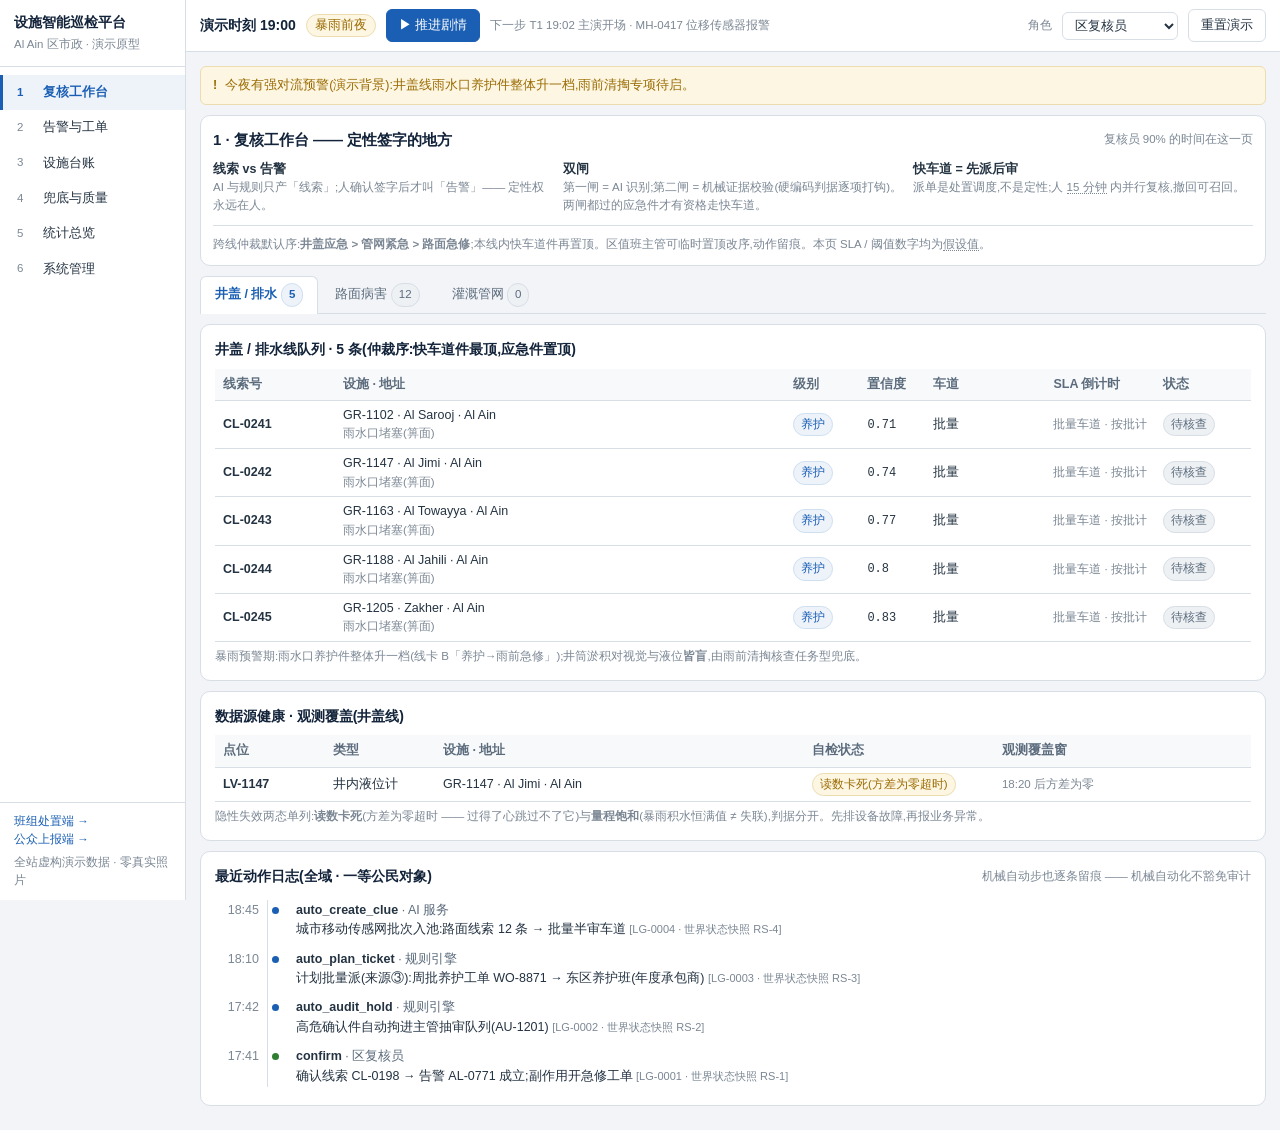
==== app.html @ e1a01a40 "复判 F1 归零:28 处活字符串+潜伏项全清(判卷官 strip2 仪器验证)+N1 rank+N2 死数据" ====
<!doctype html>
<html lang="zh-CN">
<head>
<meta charset="utf-8">
<meta name="viewport" content="width=device-width,initial-scale=1">
<title>Al Ain 区市政 · 设施智能巡检工作台(演示原型)</title>
<link rel="stylesheet" href="assets/tokens.css">
</head>
<body>

<div class="app">

  <!-- ============ 左侧六模块导航(施工图 §7 / 设计档 §0.7)============ -->
  <aside class="nav">
    <div class="nav-brand">
      <b>设施智能巡检平台</b>
      <span class="tiny">Al Ain 区市政 · 演示原型</span>
    </div>
    <ul class="nav-list" id="navList"></ul>
    <div class="nav-foot">
      <div><a href="crew.html">班组处置端 →</a></div>
      <div><a href="public.html">公众上报端 →</a></div>
      <div style="margin-top:6px">全站虚构演示数据 · 零真实照片</div>
    </div>
  </aside>

  <div class="main">
    <!-- ============ 顶栏:演示时刻 / 推进剧情 / 重置 / 角色切换器 ============ -->
    <header class="top">
      <span class="top-clock">演示时刻 <span id="clock">19:00</span></span>
      <span class="top-ctx" id="sceneCtx">暴雨前夜</span>
      <button type="button" class="btn btn-primary" id="btnNext">▶ 推进剧情</button>
      <span class="tiny" id="stepHint"></span>
      <span class="top-spacer"></span>
      <label class="tiny" for="roleSel" style="color:var(--faint)">角色</label>
      <select id="roleSel" style="width:auto"></select>
      <button type="button" class="btn" id="btnReset">重置演示</button>
    </header>

    <main class="view" id="view"></main>
  </div>
</div>

<div class="toasts"></div>

<script src="assets/data.js"></script>
<script src="assets/store.js"></script>
<script src="assets/ui.js"></script>

<script>
/* ============ 模块登记表(路由目标;新增模块必须同时登记,防死链 R70)============ */
window.MODULES = [
  { id:'m1', no:'1', name:'复核工作台',  owner:'W1-A 工兵',
    spec:['三线分区 tab(井盖/路面/管网,仲裁序置顶应急件)','队列表 + 详情(对象卡/证据卡/机械校验卡/动作面板/时间线)','快车道并行复核卡','调查案视图(管网线)'] },
  { id:'m2', no:'2', name:'告警与工单',  owner:'W1-B 工兵',
    spec:['告警列表','工单镜像(状态机五格:已派工/已接单/已到场/已完工/已验收)','对账异常队列','调度视图(班组负载卡 + 改派/合并/拆单)'] },
  { id:'m3', no:'3', name:'设施台账',    owner:'W1-D 工兵',
    spec:['设施列表 + 详情','点位历史与证据链回查','劣化曲线(路面线)','观测覆盖窗行','Onwani 双语字段位(空值不渲染)'] },
  { id:'m4', no:'4', name:'兜底与质量',  owner:'W1-B 工兵',
    spec:['抽审队列(拘审标来源)','公众上报并入清单'] },
  { id:'m5', no:'5', name:'统计总览',    owner:'W1-D 工兵',
    spec:['健康总览卡(数字=前面动作的下游,联动 store)','覆盖热区示意 SVG'] },
  { id:'m6', no:'6', name:'系统管理',    owner:'W1-D 工兵',
    spec:['角色表','参数变更(预演示意)','类目快车道开关(DMT)','值班表'] }
];
window.VIEWS = {};
</script>

<!-- =================================================================
     六模块视图函数已拆为 assets/m1.js…m6.js,一文件一位工兵,文件互斥(裁定 2026-08-09)。
     约定:VIEWS.mX(ctx) 返回 HTML 字符串;ctx = {module, rest[], hash}。
     详情路由示例:#/m1/clue/CL-0417  →  ctx.rest = ['clue','CL-0417']
     只写分给你的 mX.js;共享文件(tokens/store/data/ui/app.html)只读。
     ================================================================= -->

<script src="assets/m1.js"></script>  <!-- 归属 W1-A 工兵,只写自己这个文件 -->
<script src="assets/m2.js"></script>  <!-- 归属 W1-B 工兵,只写自己这个文件 -->
<script src="assets/m3.js"></script>  <!-- 归属 W1-D 工兵,只写自己这个文件 -->
<script src="assets/m4.js"></script>  <!-- 归属 W1-B 工兵,只写自己这个文件 -->
<script src="assets/m5.js"></script>  <!-- 归属 W1-D 工兵,只写自己这个文件 -->
<script src="assets/m6.js"></script>  <!-- 归属 W1-D 工兵,只写自己这个文件 -->

<script>
/* ============ 壳:hash 路由 + 渲染框架(W0 地基件,W1 勿改)============ */
(function (w, d) {
  'use strict';
  var DEF = 'm1';

  function mod(id) {
    for (var i = 0; i < w.MODULES.length; i++) if (w.MODULES[i].id === id) return w.MODULES[i];
    return null;
  }

  /* 统一占位块:未填充的模块用它,保证有内容、无死链 */
  VIEWS._ph = function (id, ctx) {
    var m = mod(id) || { name: id, owner: '待分配', spec: [] };
    var deep = (ctx.rest && ctx.rest.length) ? '<div class="tiny" style="margin-top:6px">当前深链参数:' + UI.esc(ctx.rest.join(' / ')) + '</div>' : '';
    return UI.placeholder(m.no + ' · ' + m.name, m.owner + '填充', m.spec) + deep;
  };

  function parseHash() {
    var h = (w.location.hash || '').replace(/^#\/?/, '');
    var parts = h.split('/').filter(function (x) { return x !== ''; });
    var id = parts[0] || DEF;
    if (!mod(id)) id = DEF;
    return { module: id, rest: parts.slice(1), hash: h };
  }

  function renderNav(cur) {
    d.getElementById('navList').innerHTML = w.MODULES.map(function (m) {
      return '<li><a href="#/' + m.id + '" class="' + (m.id === cur ? 'is-on' : '') + '">' +
        '<span class="nav-no">' + m.no + '</span><span>' + UI.esc(m.name) + '</span></a></li>';
    }).join('');
  }

  function renderTop() {
    var st = w.S.get();
    d.getElementById('clock').textContent = w.S.now();
    d.getElementById('sceneCtx').textContent = st.meta.scene + (st.gov.stormMode ? ' · 暴雨模式已启动' : '');
    var nx = w.S.step();
    d.getElementById('stepHint').textContent = nx ? ('下一步 ' + nx.id + ' ' + nx.t + ' ' + nx.title) : '剧情已走完 T12';
    d.getElementById('btnNext').disabled = !nx;
    var sel = d.getElementById('roleSel');
    if (!sel.options.length) {
      sel.innerHTML = w.DATA.dict.roles.map(function (r) { return '<option value="' + r + '">' + r + '</option>'; }).join('');
    }
    sel.value = st.role;
  }

  function render() {
    var ctx = parseHash();
    renderNav(ctx.module);
    renderTop();
    var fn = VIEWS[ctx.module];
    var body = '';
    try { body = fn ? fn(ctx) : VIEWS._ph(ctx.module, ctx); }
    catch (e) { body = UI.banner('danger', '模块 ' + UI.esc(ctx.module) + ' 渲染异常:' + UI.esc(e.message)); }
    d.getElementById('view').innerHTML = UI.banners(ctx.module) + body;
  }

  /* 顶栏交互 */
  d.getElementById('btnNext').addEventListener('click', function () {
    var r = w.S.nextStep();
    if (!r.ok) UI.toast(r.reason, 'warn');
  });
  d.getElementById('btnReset').addEventListener('click', function () { w.S.reset(); });
  d.getElementById('roleSel').addEventListener('change', function (e) { w.S.setRole(e.target.value); });

  /* 事件:store 变更 → 重绘;场景步进 → 叙事 toast */
  w.addEventListener('render', render);
  w.addEventListener('hashchange', render);
  w.addEventListener('scenario', function (e) {
    var s = e.detail && e.detail.step;
    if (s) UI.toast(s.t + ' · ' + s.narration, 'warn');
  });

  /* 按钮即动作:全局委托 → S.commit(唯一状态变更入口) */
  UI.bindActions(d);

  if (!w.location.hash) w.location.hash = '#/' + DEF;
  render();
  w.ROUTE = { render: render, parse: parseHash };
})(window, document);
</script>
</body>
</html>
---- assets/tokens.css ----
/* origen 巡检 demo · 设计 tokens + 组件基类
   施工图 §2(浅色政务风 R37;全站禁用金色系装饰值 —— 见 §2 自检那条 grep 的字面清单,本文件不复写那些字面值)
   共享文件:W1 工兵只读。要改 = 报指挥官。 */

:root{
  --bg:#f2f4f7; --card:#ffffff; --line:#d8dee6; --ink:#243342; --ink-hi:#12233a;
  --mute:#5b6b7c; --faint:#7b8794; --blue:#1a5fb4; --blue-soft:#eef3fa;
  --green:#2e7d32; --green-soft:#eaf4ea; --red:#c0392b; --red-soft:#fdecea;
  --amberw:#9a6b00; --amberw-soft:#fdf6e3; /* 预警/暴雨横幅用,非金色装饰 */
  --radius:10px; --radius-sm:6px;

  /* 派生 · 布局尺度(高信息密度:行高 ≤34px,字号 12.5-14px) */
  --row-h:32px; --fs:13px; --fs-sm:12.5px; --fs-lg:14px;
  --pad:14px; --gap:10px;
  --nav-w:186px; --top-h:52px;
}

*{box-sizing:border-box}
html,body{margin:0;padding:0}
body{
  background:var(--bg); color:var(--ink);
  font-family:"PingFang SC","Hiragino Sans GB","Microsoft YaHei","Noto Sans CJK SC",
    -apple-system,BlinkMacSystemFont,"Segoe UI",Roboto,Helvetica,Arial,sans-serif;
  font-size:var(--fs); line-height:1.55; -webkit-font-smoothing:antialiased;
}
a{color:var(--blue);text-decoration:none}
a:hover{text-decoration:underline}
h1,h2,h3,h4{margin:0 0 8px;color:var(--ink-hi);font-weight:600}
h1{font-size:17px} h2{font-size:15px} h3{font-size:14px} h4{font-size:13px}
p{margin:0 0 8px}
code,.mono{font-family:ui-monospace,SFMono-Regular,Menlo,Consolas,monospace;font-size:12px}

/* ---------- 卡片 / 分区 ---------- */
.card{background:var(--card);border:1px solid var(--line);border-radius:var(--radius);padding:var(--pad);margin-bottom:var(--gap)}
.card-tight{padding:12px}
.card-hd{display:flex;align-items:center;justify-content:space-between;gap:8px;margin-bottom:8px}
.card-hd h3,.card-hd h2{margin:0}
.sec-title{font-size:12px;color:var(--faint);letter-spacing:.06em;margin:0 0 6px;font-weight:600}
.muted{color:var(--mute)} .faint{color:var(--faint)} .small{font-size:var(--fs-sm)}
.tiny{font-size:11.5px;color:var(--faint)}
.row{display:flex;gap:var(--gap)} .col{display:flex;flex-direction:column;gap:var(--gap)}
.grow{flex:1;min-width:0} .wrap{flex-wrap:wrap}
.grid2{display:grid;grid-template-columns:1fr 1fr;gap:var(--gap)}
.grid3{display:grid;grid-template-columns:repeat(3,1fr);gap:var(--gap)}
.grid4{display:grid;grid-template-columns:repeat(4,1fr);gap:var(--gap)}
.sep{height:1px;background:var(--line);margin:10px 0}

/* ---------- 表格(高信息密度) ---------- */
table.tb{width:100%;border-collapse:collapse;font-size:var(--fs-sm)}
table.tb th{
  text-align:left;font-weight:600;color:var(--mute);background:#f7f9fb;
  border-bottom:1px solid var(--line);padding:6px 8px;white-space:nowrap
}
table.tb td{border-bottom:1px solid var(--line);padding:5px 8px;height:var(--row-h);vertical-align:middle}
table.tb tr:hover td{background:var(--blue-soft)}
table.tb tr.is-sel td{background:var(--blue-soft)}
table.tb tr.is-urgent td{box-shadow:inset 2px 0 0 var(--red)}

/* ---------- 徽标 / 状态色语义(施工图 §2)---------- */
.badge{display:inline-block;padding:1px 7px;border-radius:20px;font-size:11.5px;line-height:1.7;white-space:nowrap;border:1px solid transparent}
.badge-red{background:var(--red-soft);color:var(--red);border-color:#f3c9c3}     /* 高危/应急 */
.badge-grey{background:#eef1f4;color:var(--mute);border-color:var(--line)}       /* 待核查 */
.badge-green{background:var(--green-soft);color:var(--green);border-color:#c7e2c8}/* 已确认/闭环 */
.badge-blue{background:var(--blue-soft);color:var(--blue);border-color:#cfdff2}  /* 进行中/信息 */
.badge-amber{background:var(--amberw-soft);color:var(--amberw);border-color:#ecdcb0}/* 预警/降级 */
.dot{display:inline-block;width:7px;height:7px;border-radius:50%;margin-right:5px;vertical-align:1px}
.dot-red{background:var(--red)} .dot-green{background:var(--green)}
.dot-blue{background:var(--blue)} .dot-grey{background:var(--faint)} .dot-amber{background:var(--amberw)}

/* ---------- 横幅 ---------- */
.banner{display:flex;gap:8px;align-items:flex-start;padding:9px 12px;border-radius:var(--radius-sm);border:1px solid;margin-bottom:var(--gap);font-size:var(--fs-sm)}
.banner b{font-weight:600}
.banner-info{background:var(--blue-soft);border-color:#cfdff2;color:#123a6b}
.banner-warn{background:var(--amberw-soft);border-color:#ecdcb0;color:var(--amberw)}
.banner-danger{background:var(--red-soft);border-color:#f3c9c3;color:var(--red)}
.banner-ok{background:var(--green-soft);border-color:#c7e2c8;color:var(--green)}
.banner-ico{flex:none;font-weight:700}

/* ---------- 按钮 / 动作面板(R53:灰态 + 未满足校验小字)---------- */
.btn{
  display:inline-flex;align-items:center;gap:5px;padding:5px 12px;border-radius:var(--radius-sm);
  border:1px solid var(--line);background:#fff;color:var(--ink);font-size:var(--fs-sm);
  cursor:pointer;font-family:inherit;line-height:1.7
}
.btn:hover{border-color:var(--blue);color:var(--blue)}
.btn-primary{background:var(--blue);border-color:var(--blue);color:#fff}
.btn-primary:hover{background:#164e94;color:#fff}
.btn-danger{background:var(--red);border-color:var(--red);color:#fff}
.btn-danger:hover{background:#a5311f;color:#fff}
.btn-ok{background:var(--green);border-color:var(--green);color:#fff}
.btn-ok:hover{background:#25682a;color:#fff}
.btn-sm{padding:2px 8px;font-size:12px}
.btn[disabled],.btn.is-off{background:#f0f2f5;color:var(--faint);border-color:var(--line);cursor:not-allowed}
.btn[disabled]:hover,.btn.is-off:hover{border-color:var(--line);color:var(--faint)}
.act-panel{display:flex;flex-direction:column;gap:8px}
.act-item{display:flex;flex-direction:column;gap:2px}
.act-why{font-size:11.5px;color:var(--red)}
.act-row{display:flex;gap:6px;flex-wrap:wrap}

/* ---------- 表单 ---------- */
label.fl{display:block;font-size:12px;color:var(--mute);margin:6px 0 3px}
select,input[type=text],textarea{
  font-family:inherit;font-size:var(--fs-sm);color:var(--ink);background:#fff;
  border:1px solid var(--line);border-radius:var(--radius-sm);padding:5px 8px;width:100%
}
select:focus,input:focus,textarea:focus{outline:none;border-color:var(--blue)}
.chk{display:inline-flex;align-items:center;gap:6px;font-size:var(--fs-sm)}

/* ---------- 对象卡三行头(R53)---------- */
.objcard{border:1px solid var(--line);border-radius:var(--radius);background:#fff;padding:12px}
.objcard-id{font-size:15px;font-weight:600;color:var(--ink-hi);display:flex;align-items:center;gap:8px;flex-wrap:wrap}
.objcard-l2,.objcard-l3{font-size:var(--fs-sm);color:var(--mute);margin-top:2px}
.kv{display:grid;grid-template-columns:88px 1fr;gap:2px 10px;font-size:var(--fs-sm);margin-top:8px}
.kv dt{color:var(--faint)} .kv dd{margin:0;color:var(--ink)}

/* ---------- 机械校验卡 ---------- */
.checks{border:1px solid var(--line);border-radius:var(--radius-sm);overflow:hidden}
.checks-hd{background:#f7f9fb;padding:6px 10px;font-size:12px;color:var(--mute);border-bottom:1px solid var(--line)}
.check-row{display:flex;gap:8px;align-items:flex-start;padding:6px 10px;border-bottom:1px solid #eef1f4;font-size:var(--fs-sm)}
.check-row:last-child{border-bottom:none}
.check-mark{flex:none;width:16px;text-align:center;font-weight:700}
.check-pass{color:var(--green)} .check-fail{color:var(--red)} .check-na{color:var(--faint)}
.check-name{flex:1;min-width:0}
.check-ver{flex:none;font-size:11px;color:var(--faint)}

/* ---------- 证据卡 / SVG 示意 ---------- */
.ev{position:relative;border:1px solid var(--line);border-radius:var(--radius-sm);overflow:hidden;background:#fbfcfd}
.ev svg{display:block;width:100%;height:auto}
.ev-tag{position:absolute;right:6px;bottom:6px;background:rgba(36,51,66,.82);color:#fff;font-size:10.5px;padding:1px 6px;border-radius:3px;letter-spacing:.02em}
.ev-cap{padding:5px 8px;font-size:12px;color:var(--mute);border-top:1px solid var(--line);background:#fff}
.ev-grid{display:grid;grid-template-columns:repeat(auto-fill,minmax(160px,1fr));gap:8px}

/* ---------- 时间线(动作日志)---------- */
.tl{list-style:none;margin:0;padding:0;position:relative}
.tl:before{content:"";position:absolute;left:52px;top:4px;bottom:4px;width:1px;background:var(--line)}
.tl li{position:relative;display:flex;gap:10px;padding:5px 0;font-size:var(--fs-sm)}
.tl-t{flex:none;width:44px;text-align:right;color:var(--faint);font-variant-numeric:tabular-nums}
.tl-d{flex:none;width:17px;display:flex;justify-content:center;padding-top:6px}
.tl-b{flex:1;min-width:0}
.tl-actor{color:var(--mute)}
.tl-auto .tl-actor{color:var(--amberw)}
.tl-snap{font-size:11px;color:var(--faint)}

/* ---------- SLA / 假设值 ---------- */
.sla{font-variant-numeric:tabular-nums}
.sla-ok{color:var(--green)} .sla-warn{color:var(--amberw)} .sla-late{color:var(--red);font-weight:600}
.assume{border-bottom:1px dotted var(--faint);cursor:help;color:inherit}

/* ---------- 顶栏 / 左导航(app 壳)---------- */
.app{display:flex;min-height:100vh}
.nav{
  width:var(--nav-w);flex:none;background:#fff;border-right:1px solid var(--line);
  display:flex;flex-direction:column;position:sticky;top:0;height:100vh
}
.nav-brand{padding:12px 14px;border-bottom:1px solid var(--line)}
.nav-brand b{display:block;font-size:14px;color:var(--ink-hi)}
.nav-list{list-style:none;margin:0;padding:8px 0;flex:1;overflow:auto}
.nav-list a{
  display:flex;gap:8px;align-items:center;padding:8px 14px;color:var(--ink);
  font-size:var(--fs-sm);border-left:3px solid transparent
}
.nav-list a:hover{background:var(--blue-soft);text-decoration:none}
.nav-list a.is-on{background:var(--blue-soft);color:var(--blue);border-left-color:var(--blue);font-weight:600}
.nav-no{flex:none;width:18px;color:var(--faint);font-size:11.5px}
.nav-list a.is-on .nav-no{color:var(--blue)}
.nav-foot{padding:10px 14px;border-top:1px solid var(--line);font-size:11.5px;color:var(--faint)}
.main{flex:1;min-width:0;display:flex;flex-direction:column}
.top{
  height:var(--top-h);flex:none;background:#fff;border-bottom:1px solid var(--line);
  display:flex;align-items:center;gap:10px;padding:0 14px;position:sticky;top:0;z-index:20
}
.top-clock{font-size:14px;font-weight:600;color:var(--ink-hi);font-variant-numeric:tabular-nums}
.top-ctx{font-size:var(--fs-sm);color:var(--amberw);background:var(--amberw-soft);border:1px solid #ecdcb0;padding:1px 8px;border-radius:20px}
.top-spacer{flex:1}
.view{padding:14px;flex:1;min-width:0}

/* ---------- toast(剧情叙事)---------- */
.toasts{position:fixed;right:16px;bottom:16px;z-index:60;display:flex;flex-direction:column;gap:8px;max-width:360px}
.toast{
  background:var(--ink-hi);color:#fff;border-radius:var(--radius-sm);padding:8px 12px;
  font-size:var(--fs-sm);box-shadow:0 4px 14px rgba(18,35,58,.22);opacity:.97
}
.toast-warn{background:var(--amberw)} .toast-bad{background:var(--red)} .toast-ok{background:var(--green)}

/* ---------- 弹层 ---------- */
.mask{position:fixed;inset:0;background:rgba(18,35,58,.36);z-index:50;display:flex;align-items:center;justify-content:center;padding:16px}
.modal{background:#fff;border-radius:var(--radius);max-width:520px;width:100%;max-height:86vh;overflow:auto;padding:16px;border:1px solid var(--line)}
.modal-danger{border-top:4px solid var(--red)}

/* ---------- tab ---------- */
.tabs{display:flex;gap:2px;border-bottom:1px solid var(--line);margin-bottom:var(--gap)}
.tabs a{padding:6px 14px;font-size:var(--fs-sm);color:var(--mute);border:1px solid transparent;border-bottom:none;border-radius:var(--radius-sm) var(--radius-sm) 0 0}
.tabs a:hover{background:#fff;text-decoration:none}
.tabs a.is-on{background:#fff;border-color:var(--line);color:var(--blue);font-weight:600;margin-bottom:-1px;padding-bottom:7px}

/* ---------- 占位块(W1 工兵填充位)---------- */
.ph{border:1px dashed var(--line);border-radius:var(--radius);background:#fff;padding:26px 18px;text-align:center;color:var(--faint)}
.ph b{display:block;color:var(--mute);font-size:14px;margin-bottom:4px}

/* ---------- 移动端(crew.html / public.html · 390px 竖屏)---------- */
.mob{max-width:390px;margin:0 auto;min-height:100vh;background:var(--bg);display:flex;flex-direction:column}
.mob-top{position:sticky;top:0;z-index:20;background:var(--blue);color:#fff;padding:10px 12px;display:flex;align-items:center;gap:8px}
.mob-top b{font-size:14px;font-weight:600}
.mob-top .top-clock{color:#fff}
.mob-body{flex:1;padding:10px}
.mob-foot{background:#fff;border-top:1px solid var(--line);padding:9px 12px;font-size:11.5px;color:var(--mute)}
.mob .card{padding:12px}
.mob .btn{padding:8px 14px;font-size:13px}
.mob .btn-block{width:100%;justify-content:center}
.step-dots{display:flex;gap:6px;align-items:center;font-size:12px;color:var(--faint);margin-bottom:8px}
.step-dot{width:22px;height:22px;border-radius:50%;border:1px solid var(--line);display:flex;align-items:center;justify-content:center;font-size:11.5px;background:#fff}
.step-dot.is-on{background:var(--blue);border-color:var(--blue);color:#fff}
.step-line{flex:1;height:1px;background:var(--line)}

@media (max-width:720px){
  .nav{position:fixed;left:-100%;transition:left .2s}
  .grid2,.grid3,.grid4{grid-template-columns:1fr}
}
@media print{
  .nav,.top,.toasts{display:none}
  body{background:#fff}
}
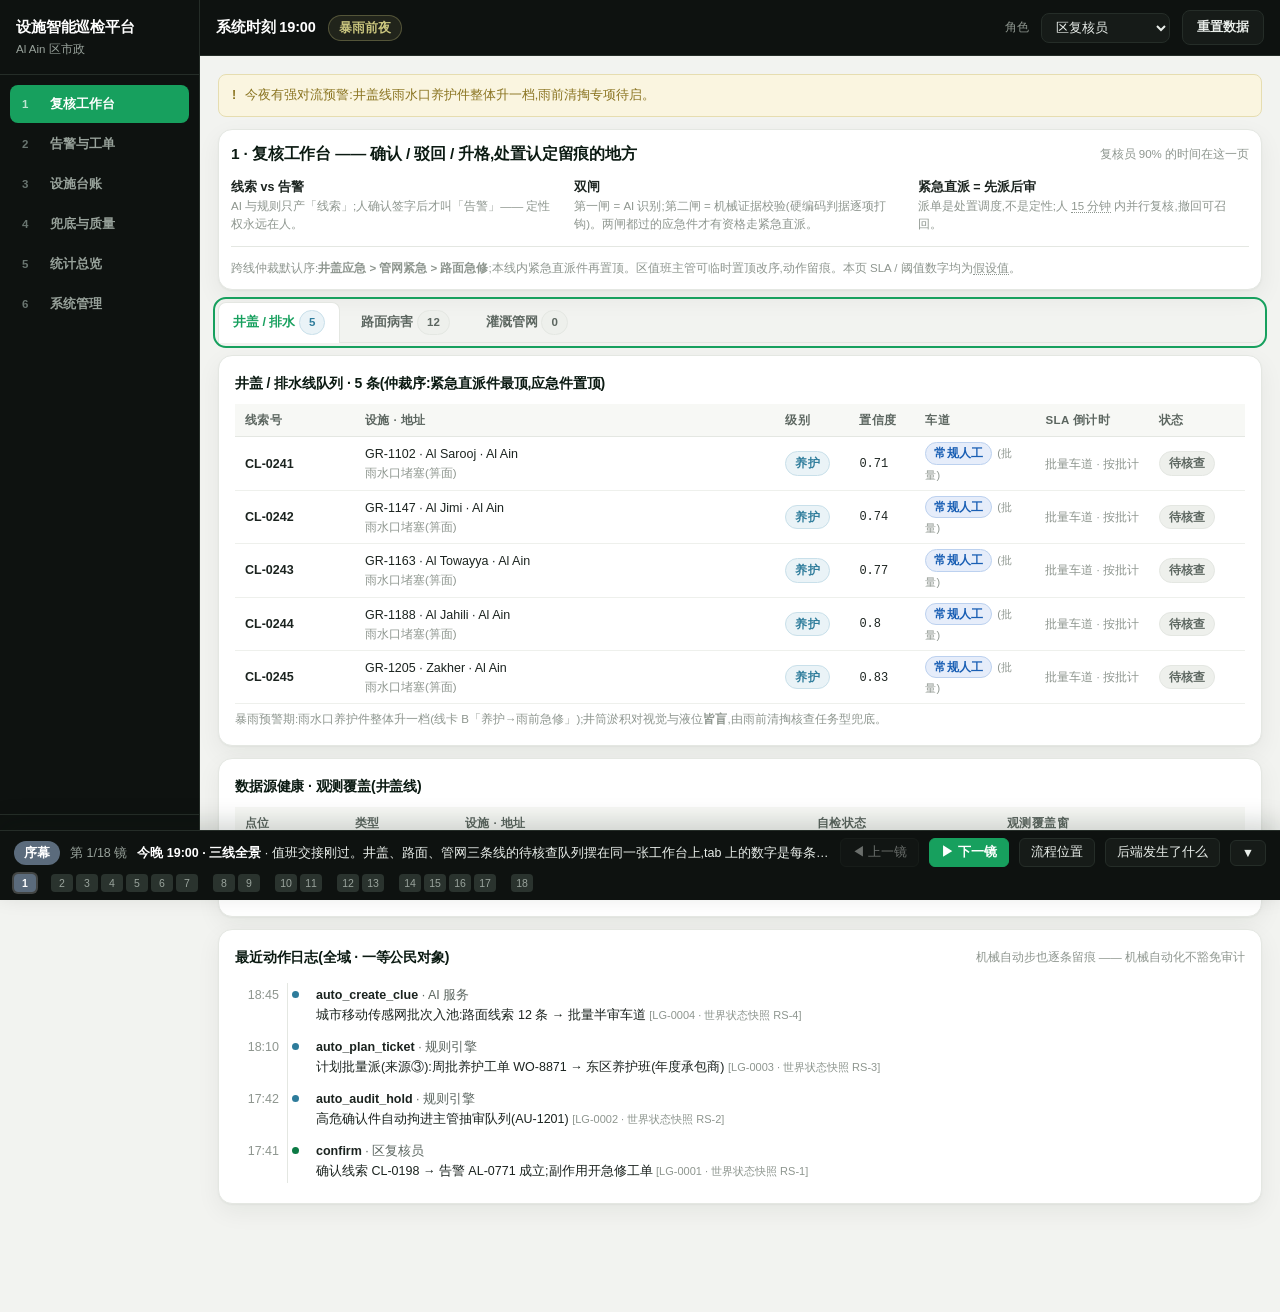
==== commit bac67536: "R85 ①-⑥ demo 大改+PDF 精简(四路工兵并行+指挥官终检):分镜导览系统(18镜·三主轴×五段+异常/越级支线·跳页聚焦·下车/回车/跳镜重放)+流程位置/后端日志两浮层+m6 本体建模" ====
--- a/app.html
+++ b/app.html
@@ -3,7 +3,7 @@
 <head>
 <meta charset="utf-8">
 <meta name="viewport" content="width=device-width,initial-scale=1">
-<title>Al Ain 区市政 · 设施智能巡检工作台(演示原型)</title>
+<title>Al Ain 区市政 · 设施智能巡检工作台</title>
 <link rel="stylesheet" href="assets/tokens.css">
 </head>
 <body>
@@ -14,7 +14,7 @@
   <aside class="nav">
     <div class="nav-brand">
       <b>设施智能巡检平台</b>
-      <span class="tiny">Al Ain 区市政 · 演示原型</span>
+      <span class="tiny">Al Ain 区市政</span>
     </div>
     <ul class="nav-list" id="navList"></ul>
     <div class="nav-foot">
@@ -25,16 +25,14 @@
   </aside>
 
   <div class="main">
-    <!-- ============ 顶栏:演示时刻 / 推进剧情 / 重置 / 角色切换器 ============ -->
+    <!-- ============ 顶栏:工作时钟 / 重置 / 角色切换器(推进职责已并入底部分镜导览条 assets/tour.js)============ -->
     <header class="top">
-      <span class="top-clock">演示时刻 <span id="clock">19:00</span></span>
+      <span class="top-clock">系统时刻 <span id="clock">19:00</span></span>
       <span class="top-ctx" id="sceneCtx">暴雨前夜</span>
-      <button type="button" class="btn btn-primary" id="btnNext">▶ 推进剧情</button>
-      <span class="tiny" id="stepHint"></span>
       <span class="top-spacer"></span>
       <label class="tiny" for="roleSel" style="color:var(--faint)">角色</label>
       <select id="roleSel" style="width:auto"></select>
-      <button type="button" class="btn" id="btnReset">重置演示</button>
+      <button type="button" class="btn" id="btnReset">重置数据</button>
     </header>
 
     <main class="view" id="view"></main>
@@ -51,7 +49,7 @@
 /* ============ 模块登记表(路由目标;新增模块必须同时登记,防死链 R70)============ */
 window.MODULES = [
   { id:'m1', no:'1', name:'复核工作台',  owner:'W1-A 工兵',
-    spec:['三线分区 tab(井盖/路面/管网,仲裁序置顶应急件)','队列表 + 详情(对象卡/证据卡/机械校验卡/动作面板/时间线)','快车道并行复核卡','调查案视图(管网线)'] },
+    spec:['三线分区 tab(井盖/路面/管网,仲裁序置顶应急件)','队列表 + 详情(对象卡/证据卡/机械校验卡/动作面板/时间线)','紧急直派并行复核卡','调查案视图(管网线)'] },
   { id:'m2', no:'2', name:'告警与工单',  owner:'W1-B 工兵',
     spec:['告警列表','工单镜像(状态机五格:已派工/已接单/已到场/已完工/已验收)','对账异常队列','调度视图(班组负载卡 + 改派/合并/拆单)'] },
   { id:'m3', no:'3', name:'设施台账',    owner:'W1-D 工兵',
@@ -61,7 +59,7 @@
   { id:'m5', no:'5', name:'统计总览',    owner:'W1-D 工兵',
     spec:['健康总览卡(数字=前面动作的下游,联动 store)','覆盖热区示意 SVG'] },
   { id:'m6', no:'6', name:'系统管理',    owner:'W1-D 工兵',
-    spec:['角色表','参数变更(预演示意)','类目快车道开关(DMT)','值班表'] }
+    spec:['角色表','参数变更(影子试算)','类目紧急直派开关(上级主管部门)','值班表'] }
 ];
 window.VIEWS = {};
 </script>
@@ -117,12 +115,15 @@
     var st = w.S.get();
     d.getElementById('clock').textContent = w.S.now();
     d.getElementById('sceneCtx').textContent = st.meta.scene + (st.gov.stormMode ? ' · 暴雨模式已启动' : '');
-    var nx = w.S.step();
-    d.getElementById('stepHint').textContent = nx ? ('下一步 ' + nx.id + ' ' + nx.t + ' ' + nx.title) : '剧情已走完 T12';
-    d.getElementById('btnNext').disabled = !nx;
     var sel = d.getElementById('roleSel');
     if (!sel.options.length) {
-      sel.innerHTML = w.DATA.dict.roles.map(function (r) { return '<option value="' + r + '">' + r + '</option>'; }).join('');
+      var disp = w.DATA.dict.roleDisplay || {};
+      sel.innerHTML = w.DATA.dict.roles.map(function (r) { return '<option value="' + r + '">' + (disp[r] || r) + '</option>'; }).join('');
+    }
+    if (w.DATA.dict.roles.indexOf(st.role) < 0) {
+      // 从班组端/公众端回来时 role 可能是服务账号语境——工作台无此身份,回落坐席默认(班组账号无 Web 工作台权限)
+      w.S.setRole('区复核员');
+      st = w.S.get();
     }
     sel.value = st.role;
   }
@@ -138,11 +139,7 @@
     d.getElementById('view').innerHTML = UI.banners(ctx.module) + body;
   }
 
-  /* 顶栏交互 */
-  d.getElementById('btnNext').addEventListener('click', function () {
-    var r = w.S.nextStep();
-    if (!r.ok) UI.toast(r.reason, 'warn');
-  });
+  /* 顶栏交互(推进按钮已迁至底部分镜导览条,id=btnNext 由 assets/tour.js 挂「下一镜」) */
   d.getElementById('btnReset').addEventListener('click', function () { w.S.reset(); });
   d.getElementById('roleSel').addEventListener('change', function (e) { w.S.setRole(e.target.value); });
 
@@ -162,5 +159,8 @@
   w.ROUTE = { render: render, parse: parseHash };
 })(window, document);
 </script>
+
+<!-- 导览层:分镜导览条 + 两枚说明浮层(必须在壳之后加载,依赖 w.ROUTE 与首屏 DOM) -->
+<script src="assets/tour.js"></script>
 </body>
 </html>
--- a/assets/tokens.css
+++ b/assets/tokens.css
@@ -1,18 +1,34 @@
 /* origen 巡检 demo · 设计 tokens + 组件基类
-   施工图 §2(浅色政务风 R37;全站禁用金色系装饰值 —— 见 §2 自检那条 grep 的字面清单,本文件不复写那些字面值)
-   共享文件:W1 工兵只读。要改 = 报指挥官。 */
+   视觉语言:origen 官网(近黑壳 / 暖白内容区 / 品牌绿 / 卡其金次强调 / 大圆角白卡 / 极轻阴影)
+   密度不变:行高 ≤34px,字号 12.5-14px —— 高信息密度工作台优先。
+   共享文件:改这里 = 四个页面同时换皮。 */
 
 :root{
-  --bg:#f2f4f7; --card:#ffffff; --line:#d8dee6; --ink:#243342; --ink-hi:#12233a;
-  --mute:#5b6b7c; --faint:#7b8794; --blue:#1a5fb4; --blue-soft:#eef3fa;
-  --green:#2e7d32; --green-soft:#eaf4ea; --red:#c0392b; --red-soft:#fdecea;
-  --amberw:#9a6b00; --amberw-soft:#fdf6e3; /* 预警/暴雨横幅用,非金色装饰 */
-  --radius:10px; --radius-sm:6px;
-
-  /* 派生 · 布局尺度(高信息密度:行高 ≤34px,字号 12.5-14px) */
+  /* 内容区(暖白) */
+  --bg:#f2f3f0; --card:#ffffff; --line:#e4e7e2; --line-soft:#eef0ec;
+  --ink:#1b231f; --ink-hi:#0b1a12; --mute:#5c6660; --faint:#8e968f;
+
+  /* 品牌绿:主操作 / 链接 / 导航选中 / 焦点 */
+  --blue:#17a05e; --blue-soft:#e9f6ef; --blue-line:#c7e6d5; --blue-dark:#10804a;
+
+  /* 状态语义 */
+  --info:#2e7c9b; --info-soft:#eaf3f7; --info-line:#c9e0ea;   /* 进行中 / 信息 */
+  --green:#0c7a45; --green-soft:#e4f2e9; --green-line:#c2e0cf; /* 已确认 / 闭环 */
+  --red:#c93b2b; --red-soft:#fbebe8; --red-line:#f2ccc5;       /* 高危 / 应急 */
+  --amberw:#8a7420; --amberw-soft:#faf5e0; --amberw-line:#e6ddb0; /* 预警 / 降级(卡其金) */
+
+  /* 深色壳(导航 / 顶栏 / 移动端头) */
+  --shell:#0e1210; --shell-2:#161b18; --shell-3:#1d2420;
+  --shell-line:#252d28; --shell-ink:#e9eeea; --shell-mute:#98a29b;
+  --gold:#c9c57e;
+
+  --radius:14px; --radius-sm:8px; --radius-xs:6px;
+  --shadow:0 1px 2px rgba(11,26,18,.04),0 8px 24px rgba(11,26,18,.06);
+  --shadow-lg:0 18px 44px rgba(11,26,18,.16);
+
   --row-h:32px; --fs:13px; --fs-sm:12.5px; --fs-lg:14px;
-  --pad:14px; --gap:10px;
-  --nav-w:186px; --top-h:52px;
+  --pad:16px; --gap:12px;
+  --nav-w:200px; --top-h:56px;
 }
 
 *{box-sizing:border-box}
@@ -21,21 +37,26 @@
   background:var(--bg); color:var(--ink);
   font-family:"PingFang SC","Hiragino Sans GB","Microsoft YaHei","Noto Sans CJK SC",
     -apple-system,BlinkMacSystemFont,"Segoe UI",Roboto,Helvetica,Arial,sans-serif;
-  font-size:var(--fs); line-height:1.55; -webkit-font-smoothing:antialiased;
+  font-size:var(--fs); line-height:1.6; -webkit-font-smoothing:antialiased;
 }
 a{color:var(--blue);text-decoration:none}
-a:hover{text-decoration:underline}
-h1,h2,h3,h4{margin:0 0 8px;color:var(--ink-hi);font-weight:600}
-h1{font-size:17px} h2{font-size:15px} h3{font-size:14px} h4{font-size:13px}
+a:hover{color:var(--blue-dark);text-decoration:underline}
+h1,h2,h3,h4{margin:0 0 8px;color:var(--ink-hi);font-weight:700;letter-spacing:-.01em}
+h1{font-size:18px} h2{font-size:15.5px} h3{font-size:14px} h4{font-size:13px}
+/* origen 双色标题:<h2>深色部分 <span class="hl">浅灰部分</span></h2> */
+.hl{color:#aab4ad;font-weight:700}
 p{margin:0 0 8px}
 code,.mono{font-family:ui-monospace,SFMono-Regular,Menlo,Consolas,monospace;font-size:12px}
 
 /* ---------- 卡片 / 分区 ---------- */
-.card{background:var(--card);border:1px solid var(--line);border-radius:var(--radius);padding:var(--pad);margin-bottom:var(--gap)}
+.card{
+  background:var(--card);border:1px solid var(--line);border-radius:var(--radius);
+  padding:var(--pad);margin-bottom:var(--gap);box-shadow:var(--shadow)
+}
 .card-tight{padding:12px}
-.card-hd{display:flex;align-items:center;justify-content:space-between;gap:8px;margin-bottom:8px}
+.card-hd{display:flex;align-items:center;justify-content:space-between;gap:8px;margin-bottom:10px}
 .card-hd h3,.card-hd h2{margin:0}
-.sec-title{font-size:12px;color:var(--faint);letter-spacing:.06em;margin:0 0 6px;font-weight:600}
+.sec-title{font-size:11.5px;color:var(--faint);letter-spacing:.08em;margin:0 0 7px;font-weight:700;text-transform:uppercase}
 .muted{color:var(--mute)} .faint{color:var(--faint)} .small{font-size:var(--fs-sm)}
 .tiny{font-size:11.5px;color:var(--faint)}
 .row{display:flex;gap:var(--gap)} .col{display:flex;flex-direction:column;gap:var(--gap)}
@@ -43,80 +64,91 @@
 .grid2{display:grid;grid-template-columns:1fr 1fr;gap:var(--gap)}
 .grid3{display:grid;grid-template-columns:repeat(3,1fr);gap:var(--gap)}
 .grid4{display:grid;grid-template-columns:repeat(4,1fr);gap:var(--gap)}
-.sep{height:1px;background:var(--line);margin:10px 0}
+.sep{height:1px;background:var(--line);margin:12px 0}
 
 /* ---------- 表格(高信息密度) ---------- */
 table.tb{width:100%;border-collapse:collapse;font-size:var(--fs-sm)}
 table.tb th{
-  text-align:left;font-weight:600;color:var(--mute);background:#f7f9fb;
-  border-bottom:1px solid var(--line);padding:6px 8px;white-space:nowrap
-}
-table.tb td{border-bottom:1px solid var(--line);padding:5px 8px;height:var(--row-h);vertical-align:middle}
+  text-align:left;font-weight:600;color:var(--mute);background:#f7f8f5;
+  border-bottom:1px solid var(--line);padding:7px 10px;white-space:nowrap;
+  font-size:11.5px;letter-spacing:.04em
+}
+table.tb td{border-bottom:1px solid var(--line-soft);padding:5px 10px;height:var(--row-h);vertical-align:middle}
 table.tb tr:hover td{background:var(--blue-soft)}
 table.tb tr.is-sel td{background:var(--blue-soft)}
 table.tb tr.is-urgent td{box-shadow:inset 2px 0 0 var(--red)}
 
-/* ---------- 徽标 / 状态色语义(施工图 §2)---------- */
-.badge{display:inline-block;padding:1px 7px;border-radius:20px;font-size:11.5px;line-height:1.7;white-space:nowrap;border:1px solid transparent}
-.badge-red{background:var(--red-soft);color:var(--red);border-color:#f3c9c3}     /* 高危/应急 */
-.badge-grey{background:#eef1f4;color:var(--mute);border-color:var(--line)}       /* 待核查 */
-.badge-green{background:var(--green-soft);color:var(--green);border-color:#c7e2c8}/* 已确认/闭环 */
-.badge-blue{background:var(--blue-soft);color:var(--blue);border-color:#cfdff2}  /* 进行中/信息 */
-.badge-amber{background:var(--amberw-soft);color:var(--amberw);border-color:#ecdcb0}/* 预警/降级 */
+/* ---------- 徽标 / 状态色语义 ---------- */
+.badge{
+  display:inline-block;padding:2px 9px;border-radius:20px;font-size:11.5px;line-height:1.6;
+  white-space:nowrap;border:1px solid transparent;font-weight:600;letter-spacing:.01em
+}
+.badge-red{background:var(--red-soft);color:var(--red);border-color:var(--red-line)}
+.badge-grey{background:#eef0ec;color:var(--mute);border-color:var(--line)}
+.badge-green{background:var(--green-soft);color:var(--green);border-color:var(--green-line)}
+.badge-blue{background:var(--info-soft);color:var(--info);border-color:var(--info-line)}
+.badge-amber{background:var(--amberw-soft);color:var(--amberw);border-color:var(--amberw-line)}
 .dot{display:inline-block;width:7px;height:7px;border-radius:50%;margin-right:5px;vertical-align:1px}
 .dot-red{background:var(--red)} .dot-green{background:var(--green)}
-.dot-blue{background:var(--blue)} .dot-grey{background:var(--faint)} .dot-amber{background:var(--amberw)}
+.dot-blue{background:var(--info)} .dot-grey{background:var(--faint)} .dot-amber{background:var(--amberw)}
 
 /* ---------- 横幅 ---------- */
-.banner{display:flex;gap:8px;align-items:flex-start;padding:9px 12px;border-radius:var(--radius-sm);border:1px solid;margin-bottom:var(--gap);font-size:var(--fs-sm)}
-.banner b{font-weight:600}
-.banner-info{background:var(--blue-soft);border-color:#cfdff2;color:#123a6b}
-.banner-warn{background:var(--amberw-soft);border-color:#ecdcb0;color:var(--amberw)}
-.banner-danger{background:var(--red-soft);border-color:#f3c9c3;color:var(--red)}
-.banner-ok{background:var(--green-soft);border-color:#c7e2c8;color:var(--green)}
+.banner{
+  display:flex;gap:9px;align-items:flex-start;padding:10px 13px;border-radius:var(--radius-sm);
+  border:1px solid;margin-bottom:var(--gap);font-size:var(--fs-sm);line-height:1.7
+}
+.banner b{font-weight:700}
+.banner-info{background:var(--info-soft);border-color:var(--info-line);color:#1d5a73}
+.banner-warn{background:var(--amberw-soft);border-color:var(--amberw-line);color:var(--amberw)}
+.banner-danger{background:var(--red-soft);border-color:var(--red-line);color:var(--red)}
+.banner-ok{background:var(--green-soft);border-color:var(--green-line);color:var(--green)}
 .banner-ico{flex:none;font-weight:700}
 
-/* ---------- 按钮 / 动作面板(R53:灰态 + 未满足校验小字)---------- */
+/* ---------- 按钮 / 动作面板 ---------- */
 .btn{
-  display:inline-flex;align-items:center;gap:5px;padding:5px 12px;border-radius:var(--radius-sm);
+  display:inline-flex;align-items:center;gap:6px;padding:6px 14px;border-radius:var(--radius-sm);
   border:1px solid var(--line);background:#fff;color:var(--ink);font-size:var(--fs-sm);
-  cursor:pointer;font-family:inherit;line-height:1.7
-}
-.btn:hover{border-color:var(--blue);color:var(--blue)}
+  cursor:pointer;font-family:inherit;line-height:1.7;font-weight:600;
+  transition:background .12s,border-color .12s,color .12s
+}
+.btn:hover{border-color:var(--blue);color:var(--blue);background:var(--blue-soft)}
 .btn-primary{background:var(--blue);border-color:var(--blue);color:#fff}
-.btn-primary:hover{background:#164e94;color:#fff}
+.btn-primary:hover{background:var(--blue-dark);border-color:var(--blue-dark);color:#fff}
 .btn-danger{background:var(--red);border-color:var(--red);color:#fff}
-.btn-danger:hover{background:#a5311f;color:#fff}
+.btn-danger:hover{background:#a72e21;border-color:#a72e21;color:#fff}
 .btn-ok{background:var(--green);border-color:var(--green);color:#fff}
-.btn-ok:hover{background:#25682a;color:#fff}
-.btn-sm{padding:2px 8px;font-size:12px}
-.btn[disabled],.btn.is-off{background:#f0f2f5;color:var(--faint);border-color:var(--line);cursor:not-allowed}
-.btn[disabled]:hover,.btn.is-off:hover{border-color:var(--line);color:var(--faint)}
-.act-panel{display:flex;flex-direction:column;gap:8px}
-.act-item{display:flex;flex-direction:column;gap:2px}
+.btn-ok:hover{background:#0a6339;border-color:#0a6339;color:#fff}
+.btn-sm{padding:3px 10px;font-size:12px}
+.btn[disabled],.btn.is-off{background:#f1f3ef;color:var(--faint);border-color:var(--line);cursor:not-allowed}
+.btn[disabled]:hover,.btn.is-off:hover{border-color:var(--line);color:var(--faint);background:#f1f3ef}
+.act-panel{display:flex;flex-direction:column;gap:9px}
+.act-item{display:flex;flex-direction:column;gap:3px}
 .act-why{font-size:11.5px;color:var(--red)}
-.act-row{display:flex;gap:6px;flex-wrap:wrap}
+.act-row{display:flex;gap:7px;flex-wrap:wrap}
 
 /* ---------- 表单 ---------- */
-label.fl{display:block;font-size:12px;color:var(--mute);margin:6px 0 3px}
+label.fl{display:block;font-size:11.5px;color:var(--mute);margin:8px 0 4px;font-weight:600}
 select,input[type=text],textarea{
   font-family:inherit;font-size:var(--fs-sm);color:var(--ink);background:#fff;
-  border:1px solid var(--line);border-radius:var(--radius-sm);padding:5px 8px;width:100%
-}
-select:focus,input:focus,textarea:focus{outline:none;border-color:var(--blue)}
+  border:1px solid var(--line);border-radius:var(--radius-sm);padding:6px 10px;width:100%
+}
+select:focus,input:focus,textarea:focus{outline:none;border-color:var(--blue);box-shadow:0 0 0 3px var(--blue-soft)}
 .chk{display:inline-flex;align-items:center;gap:6px;font-size:var(--fs-sm)}
 
-/* ---------- 对象卡三行头(R53)---------- */
-.objcard{border:1px solid var(--line);border-radius:var(--radius);background:#fff;padding:12px}
-.objcard-id{font-size:15px;font-weight:600;color:var(--ink-hi);display:flex;align-items:center;gap:8px;flex-wrap:wrap}
-.objcard-l2,.objcard-l3{font-size:var(--fs-sm);color:var(--mute);margin-top:2px}
-.kv{display:grid;grid-template-columns:88px 1fr;gap:2px 10px;font-size:var(--fs-sm);margin-top:8px}
+/* ---------- 对象卡三行头 ---------- */
+.objcard{
+  border:1px solid var(--line);border-radius:var(--radius);background:#fff;padding:14px;
+  box-shadow:var(--shadow)
+}
+.objcard-id{font-size:16px;font-weight:700;color:var(--ink-hi);display:flex;align-items:center;gap:8px;flex-wrap:wrap;letter-spacing:-.01em}
+.objcard-l2,.objcard-l3{font-size:var(--fs-sm);color:var(--mute);margin-top:3px}
+.kv{display:grid;grid-template-columns:88px 1fr;gap:3px 12px;font-size:var(--fs-sm);margin-top:10px}
 .kv dt{color:var(--faint)} .kv dd{margin:0;color:var(--ink)}
 
 /* ---------- 机械校验卡 ---------- */
-.checks{border:1px solid var(--line);border-radius:var(--radius-sm);overflow:hidden}
-.checks-hd{background:#f7f9fb;padding:6px 10px;font-size:12px;color:var(--mute);border-bottom:1px solid var(--line)}
-.check-row{display:flex;gap:8px;align-items:flex-start;padding:6px 10px;border-bottom:1px solid #eef1f4;font-size:var(--fs-sm)}
+.checks{border:1px solid var(--line);border-radius:var(--radius-sm);overflow:hidden;background:#fff}
+.checks-hd{background:#f7f8f5;padding:7px 12px;font-size:11.5px;color:var(--mute);border-bottom:1px solid var(--line);letter-spacing:.04em;font-weight:600}
+.check-row{display:flex;gap:9px;align-items:flex-start;padding:7px 12px;border-bottom:1px solid var(--line-soft);font-size:var(--fs-sm)}
 .check-row:last-child{border-bottom:none}
 .check-mark{flex:none;width:16px;text-align:center;font-weight:700}
 .check-pass{color:var(--green)} .check-fail{color:var(--red)} .check-na{color:var(--faint)}
@@ -124,16 +156,16 @@
 .check-ver{flex:none;font-size:11px;color:var(--faint)}
 
 /* ---------- 证据卡 / SVG 示意 ---------- */
-.ev{position:relative;border:1px solid var(--line);border-radius:var(--radius-sm);overflow:hidden;background:#fbfcfd}
+.ev{position:relative;border:1px solid var(--line);border-radius:var(--radius-sm);overflow:hidden;background:#fbfcfa}
 .ev svg{display:block;width:100%;height:auto}
-.ev-tag{position:absolute;right:6px;bottom:6px;background:rgba(36,51,66,.82);color:#fff;font-size:10.5px;padding:1px 6px;border-radius:3px;letter-spacing:.02em}
-.ev-cap{padding:5px 8px;font-size:12px;color:var(--mute);border-top:1px solid var(--line);background:#fff}
-.ev-grid{display:grid;grid-template-columns:repeat(auto-fill,minmax(160px,1fr));gap:8px}
+.ev-tag{position:absolute;right:7px;bottom:7px;background:rgba(11,26,18,.78);color:#fff;font-size:10.5px;padding:2px 7px;border-radius:20px;letter-spacing:.02em}
+.ev-cap{padding:6px 10px;font-size:12px;color:var(--mute);border-top:1px solid var(--line);background:#fff}
+.ev-grid{display:grid;grid-template-columns:repeat(auto-fill,minmax(160px,1fr));gap:10px}
 
 /* ---------- 时间线(动作日志)---------- */
 .tl{list-style:none;margin:0;padding:0;position:relative}
 .tl:before{content:"";position:absolute;left:52px;top:4px;bottom:4px;width:1px;background:var(--line)}
-.tl li{position:relative;display:flex;gap:10px;padding:5px 0;font-size:var(--fs-sm)}
+.tl li{position:relative;display:flex;gap:10px;padding:6px 0;font-size:var(--fs-sm)}
 .tl-t{flex:none;width:44px;text-align:right;color:var(--faint);font-variant-numeric:tabular-nums}
 .tl-d{flex:none;width:17px;display:flex;justify-content:center;padding-top:6px}
 .tl-b{flex:1;min-width:0}
@@ -142,73 +174,99 @@
 .tl-snap{font-size:11px;color:var(--faint)}
 
 /* ---------- SLA / 假设值 ---------- */
-.sla{font-variant-numeric:tabular-nums}
-.sla-ok{color:var(--green)} .sla-warn{color:var(--amberw)} .sla-late{color:var(--red);font-weight:600}
+.sla{font-variant-numeric:tabular-nums;font-weight:600}
+.sla-ok{color:var(--green)} .sla-warn{color:var(--amberw)} .sla-late{color:var(--red);font-weight:700}
 .assume{border-bottom:1px dotted var(--faint);cursor:help;color:inherit}
 
-/* ---------- 顶栏 / 左导航(app 壳)---------- */
+/* ---------- 深色壳:顶栏 / 左导航 ---------- */
 .app{display:flex;min-height:100vh}
 .nav{
-  width:var(--nav-w);flex:none;background:#fff;border-right:1px solid var(--line);
+  width:var(--nav-w);flex:none;background:var(--shell);border-right:1px solid var(--shell-line);
   display:flex;flex-direction:column;position:sticky;top:0;height:100vh
 }
-.nav-brand{padding:12px 14px;border-bottom:1px solid var(--line)}
-.nav-brand b{display:block;font-size:14px;color:var(--ink-hi)}
-.nav-list{list-style:none;margin:0;padding:8px 0;flex:1;overflow:auto}
+.nav-brand{padding:16px 16px 14px;border-bottom:1px solid var(--shell-line)}
+.nav-brand b{display:block;font-size:14.5px;color:#fff;letter-spacing:-.01em}
+.nav-brand .tiny{color:var(--shell-mute)}
+.nav-list{list-style:none;margin:0;padding:10px 10px;flex:1;overflow:auto}
+.nav-list li{margin-bottom:2px}
 .nav-list a{
-  display:flex;gap:8px;align-items:center;padding:8px 14px;color:var(--ink);
-  font-size:var(--fs-sm);border-left:3px solid transparent
-}
-.nav-list a:hover{background:var(--blue-soft);text-decoration:none}
-.nav-list a.is-on{background:var(--blue-soft);color:var(--blue);border-left-color:var(--blue);font-weight:600}
-.nav-no{flex:none;width:18px;color:var(--faint);font-size:11.5px}
-.nav-list a.is-on .nav-no{color:var(--blue)}
-.nav-foot{padding:10px 14px;border-top:1px solid var(--line);font-size:11.5px;color:var(--faint)}
+  display:flex;gap:10px;align-items:center;padding:9px 12px;color:var(--shell-mute);
+  font-size:var(--fs-sm);border-radius:var(--radius-sm);font-weight:600
+}
+.nav-list a:hover{background:var(--shell-2);color:var(--shell-ink);text-decoration:none}
+.nav-list a.is-on{background:var(--blue);color:#fff}
+.nav-no{flex:none;width:18px;color:#697570;font-size:11.5px;font-weight:700}
+.nav-list a.is-on .nav-no{color:rgba(255,255,255,.72)}
+.nav-foot{padding:12px 16px;border-top:1px solid var(--shell-line);font-size:11.5px;color:#6f7a74}
+.nav-foot a{color:var(--gold)}
+.nav-foot a:hover{color:#e0dc9e}
 .main{flex:1;min-width:0;display:flex;flex-direction:column}
 .top{
-  height:var(--top-h);flex:none;background:#fff;border-bottom:1px solid var(--line);
-  display:flex;align-items:center;gap:10px;padding:0 14px;position:sticky;top:0;z-index:20
-}
-.top-clock{font-size:14px;font-weight:600;color:var(--ink-hi);font-variant-numeric:tabular-nums}
-.top-ctx{font-size:var(--fs-sm);color:var(--amberw);background:var(--amberw-soft);border:1px solid #ecdcb0;padding:1px 8px;border-radius:20px}
+  height:var(--top-h);flex:none;background:var(--shell);border-bottom:1px solid var(--shell-line);
+  display:flex;align-items:center;gap:12px;padding:0 16px;position:sticky;top:0;z-index:20;color:var(--shell-ink);
+  white-space:nowrap;overflow-x:auto;overflow-y:hidden
+}
+.top>*{flex:none}
+.top-clock{font-size:14.5px;font-weight:700;color:#fff;font-variant-numeric:tabular-nums;letter-spacing:-.01em}
+.top-ctx{
+  font-size:var(--fs-sm);color:var(--gold);background:rgba(201,197,126,.10);
+  border:1px solid rgba(201,197,126,.30);padding:2px 10px;border-radius:20px;font-weight:600
+}
+.top .tiny{color:var(--shell-mute)}
+.top select{
+  background:var(--shell-2);border-color:var(--shell-line);color:var(--shell-ink)
+}
+.top select:focus{border-color:var(--blue);box-shadow:none}
+.top .btn{background:var(--shell-2);border-color:var(--shell-line);color:var(--shell-ink)}
+.top .btn:hover{background:var(--shell-3);border-color:#3a453f;color:#fff}
+.top .btn-primary{background:var(--blue);border-color:var(--blue);color:#fff}
+.top .btn-primary:hover{background:var(--blue-dark);border-color:var(--blue-dark)}
+.top .btn[disabled]{background:var(--shell-2);color:#5d6863;border-color:var(--shell-line)}
 .top-spacer{flex:1}
-.view{padding:14px;flex:1;min-width:0}
+.view{padding:18px;flex:1;min-width:0}
 
 /* ---------- toast(剧情叙事)---------- */
-.toasts{position:fixed;right:16px;bottom:16px;z-index:60;display:flex;flex-direction:column;gap:8px;max-width:360px}
+.toasts{position:fixed;right:18px;bottom:18px;z-index:60;display:flex;flex-direction:column;gap:9px;max-width:380px}
 .toast{
-  background:var(--ink-hi);color:#fff;border-radius:var(--radius-sm);padding:8px 12px;
-  font-size:var(--fs-sm);box-shadow:0 4px 14px rgba(18,35,58,.22);opacity:.97
-}
-.toast-warn{background:var(--amberw)} .toast-bad{background:var(--red)} .toast-ok{background:var(--green)}
+  background:var(--shell);color:#fff;border:1px solid var(--shell-line);border-radius:var(--radius-sm);
+  padding:10px 14px;font-size:var(--fs-sm);box-shadow:var(--shadow-lg);line-height:1.65
+}
+.toast-warn{background:#3a3212;border-color:#5a4d1c;color:#f2ecd0}
+.toast-bad{background:#4a1c15;border-color:#6b2b21;color:#f8ddd8}
+.toast-ok{background:#0d3a24;border-color:#155433;color:#d9f0e3}
 
 /* ---------- 弹层 ---------- */
-.mask{position:fixed;inset:0;background:rgba(18,35,58,.36);z-index:50;display:flex;align-items:center;justify-content:center;padding:16px}
-.modal{background:#fff;border-radius:var(--radius);max-width:520px;width:100%;max-height:86vh;overflow:auto;padding:16px;border:1px solid var(--line)}
+.mask{position:fixed;inset:0;background:rgba(11,18,16,.55);z-index:50;display:flex;align-items:center;justify-content:center;padding:16px;backdrop-filter:blur(3px)}
+.modal{background:#fff;border-radius:var(--radius);max-width:540px;width:100%;max-height:86vh;overflow:auto;padding:20px;border:1px solid var(--line);box-shadow:var(--shadow-lg)}
 .modal-danger{border-top:4px solid var(--red)}
 
 /* ---------- tab ---------- */
-.tabs{display:flex;gap:2px;border-bottom:1px solid var(--line);margin-bottom:var(--gap)}
-.tabs a{padding:6px 14px;font-size:var(--fs-sm);color:var(--mute);border:1px solid transparent;border-bottom:none;border-radius:var(--radius-sm) var(--radius-sm) 0 0}
-.tabs a:hover{background:#fff;text-decoration:none}
-.tabs a.is-on{background:#fff;border-color:var(--line);color:var(--blue);font-weight:600;margin-bottom:-1px;padding-bottom:7px}
-
-/* ---------- 占位块(W1 工兵填充位)---------- */
-.ph{border:1px dashed var(--line);border-radius:var(--radius);background:#fff;padding:26px 18px;text-align:center;color:var(--faint)}
-.ph b{display:block;color:var(--mute);font-size:14px;margin-bottom:4px}
+.tabs{display:flex;gap:6px;border-bottom:1px solid var(--line);margin-bottom:var(--gap)}
+.tabs a{padding:7px 14px;font-size:var(--fs-sm);color:var(--mute);border:1px solid transparent;border-bottom:none;border-radius:var(--radius-sm) var(--radius-sm) 0 0;font-weight:600}
+.tabs a:hover{background:#fff;color:var(--ink);text-decoration:none}
+.tabs a.is-on{background:#fff;border-color:var(--line);color:var(--blue);margin-bottom:-1px;padding-bottom:8px}
+
+/* ---------- 占位块 ---------- */
+.ph{border:1px dashed var(--line);border-radius:var(--radius);background:#fff;padding:30px 20px;text-align:center;color:var(--faint)}
+.ph b{display:block;color:var(--mute);font-size:14px;margin-bottom:5px}
 
 /* ---------- 移动端(crew.html / public.html · 390px 竖屏)---------- */
 .mob{max-width:390px;margin:0 auto;min-height:100vh;background:var(--bg);display:flex;flex-direction:column}
-.mob-top{position:sticky;top:0;z-index:20;background:var(--blue);color:#fff;padding:10px 12px;display:flex;align-items:center;gap:8px}
-.mob-top b{font-size:14px;font-weight:600}
+.mob-top{
+  position:sticky;top:0;z-index:20;background:var(--shell);color:#fff;
+  padding:13px 14px;display:flex;align-items:center;gap:9px;border-bottom:1px solid var(--shell-line)
+}
+.mob-top b{font-size:14.5px;font-weight:700;letter-spacing:-.01em}
 .mob-top .top-clock{color:#fff}
-.mob-body{flex:1;padding:10px}
-.mob-foot{background:#fff;border-top:1px solid var(--line);padding:9px 12px;font-size:11.5px;color:var(--mute)}
-.mob .card{padding:12px}
-.mob .btn{padding:8px 14px;font-size:13px}
+.mob-top .tiny{color:var(--shell-mute)}
+.mob-top select{background:var(--shell-2);border-color:var(--shell-line);color:var(--shell-ink);width:auto}
+.mob-body{flex:1;padding:12px}
+.mob-foot{background:#fff;border-top:1px solid var(--line);padding:11px 14px;font-size:11.5px;color:var(--mute)}
+.mob .card{padding:14px}
+.mob .btn{padding:10px 16px;font-size:13px}
 .mob .btn-block{width:100%;justify-content:center}
-.step-dots{display:flex;gap:6px;align-items:center;font-size:12px;color:var(--faint);margin-bottom:8px}
-.step-dot{width:22px;height:22px;border-radius:50%;border:1px solid var(--line);display:flex;align-items:center;justify-content:center;font-size:11.5px;background:#fff}
+.step-dots{display:flex;gap:7px;align-items:center;font-size:12px;color:var(--faint);margin-bottom:10px}
+.step-dot{width:24px;height:24px;border-radius:50%;border:1px solid var(--line);display:flex;align-items:center;justify-content:center;font-size:11.5px;background:#fff;font-weight:700}
 .step-dot.is-on{background:var(--blue);border-color:var(--blue);color:#fff}
 .step-line{flex:1;height:1px;background:var(--line)}
 
@@ -219,4 +277,5 @@
 @media print{
   .nav,.top,.toasts{display:none}
   body{background:#fff}
-}
+  .card{box-shadow:none}
+}
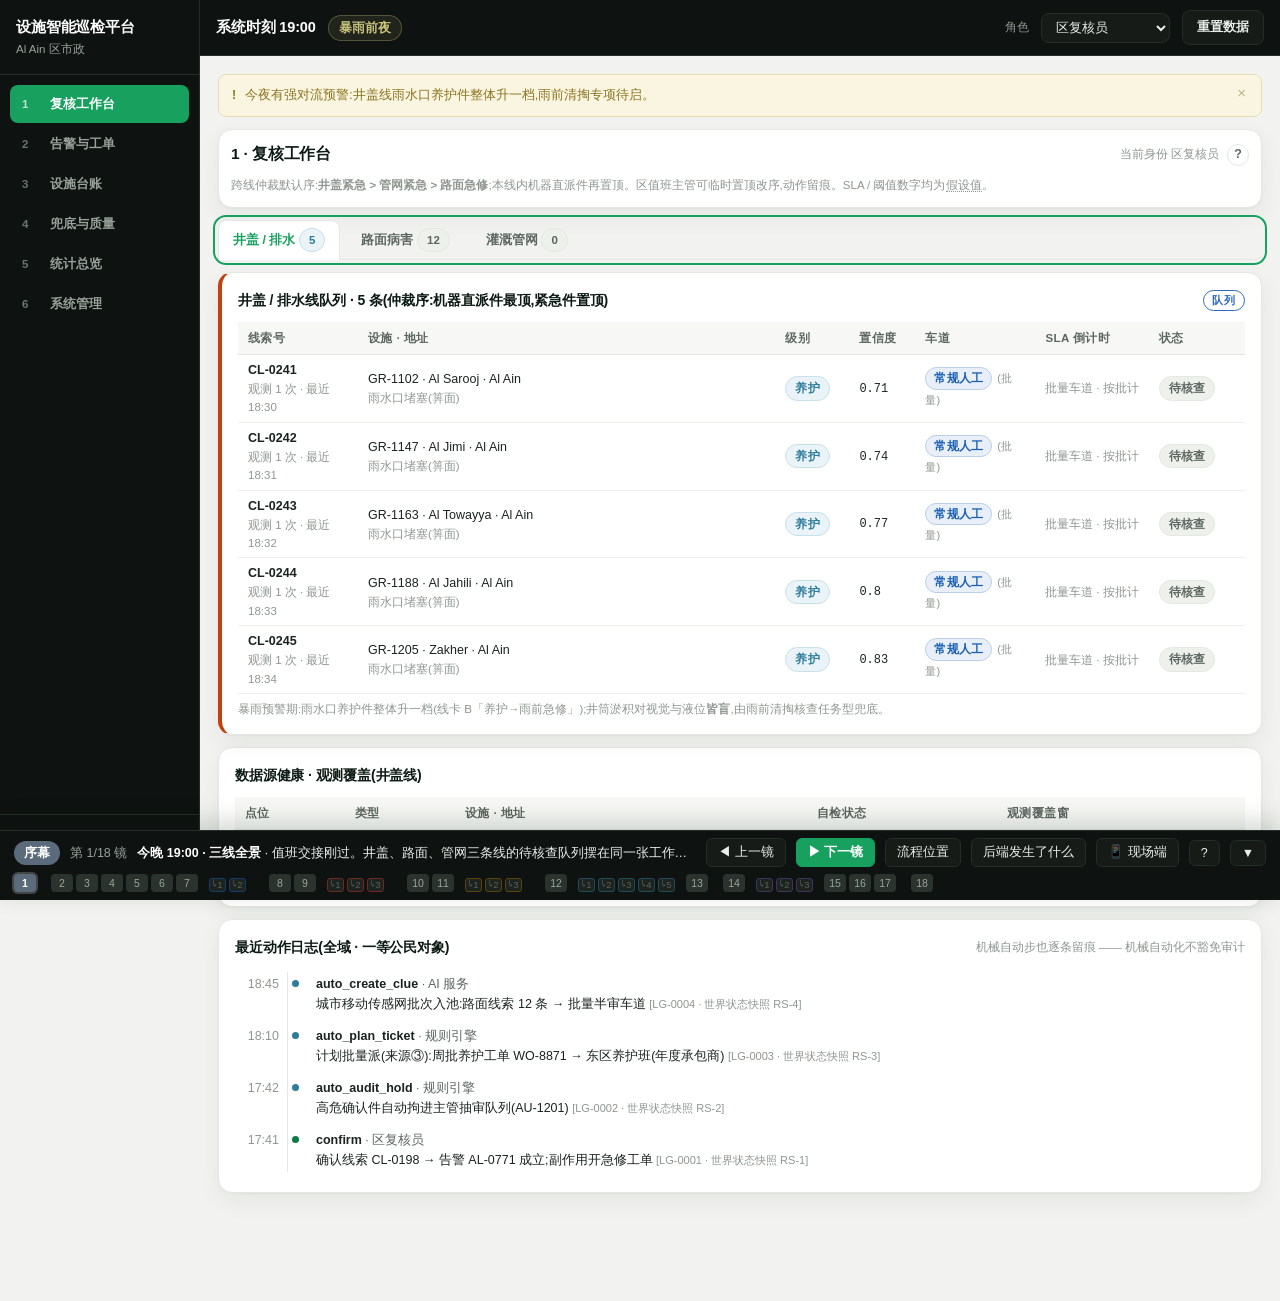
==== commit 75581e45: "R86 ①-⑩ 走查第四批全落地(W0数据层+W1导览∥W2系统管理∥W3工作台地图∥W4文档+清扫工兵,指挥官终检):通道三档收敛(机器直派/加急人工/常规人工,推翻紧急直派命名·应急废弃,roll" ====
--- a/app.html
+++ b/app.html
@@ -49,7 +49,7 @@
 /* ============ 模块登记表(路由目标;新增模块必须同时登记,防死链 R70)============ */
 window.MODULES = [
   { id:'m1', no:'1', name:'复核工作台',  owner:'W1-A 工兵',
-    spec:['三线分区 tab(井盖/路面/管网,仲裁序置顶应急件)','队列表 + 详情(对象卡/证据卡/机械校验卡/动作面板/时间线)','紧急直派并行复核卡','调查案视图(管网线)'] },
+    spec:['三线分区 tab(井盖/路面/管网,仲裁序置顶紧急件)','队列表 + 详情(对象卡/证据卡/机械校验卡/动作面板/时间线)','机器直派并行复核卡','调查案视图(管网线)'] },
   { id:'m2', no:'2', name:'告警与工单',  owner:'W1-B 工兵',
     spec:['告警列表','工单镜像(状态机五格:已派工/已接单/已到场/已完工/已验收)','对账异常队列','调度视图(班组负载卡 + 改派/合并/拆单)'] },
   { id:'m3', no:'3', name:'设施台账',    owner:'W1-D 工兵',
@@ -59,7 +59,7 @@
   { id:'m5', no:'5', name:'统计总览',    owner:'W1-D 工兵',
     spec:['健康总览卡(数字=前面动作的下游,联动 store)','覆盖热区示意 SVG'] },
   { id:'m6', no:'6', name:'系统管理',    owner:'W1-D 工兵',
-    spec:['角色表','参数变更(影子试算)','类目紧急直派开关(上级主管部门)','值班表'] }
+    spec:['角色表','参数变更(影子试算)','类目机器直派开关(上级主管部门)','值班表'] }
 ];
 window.VIEWS = {};
 </script>
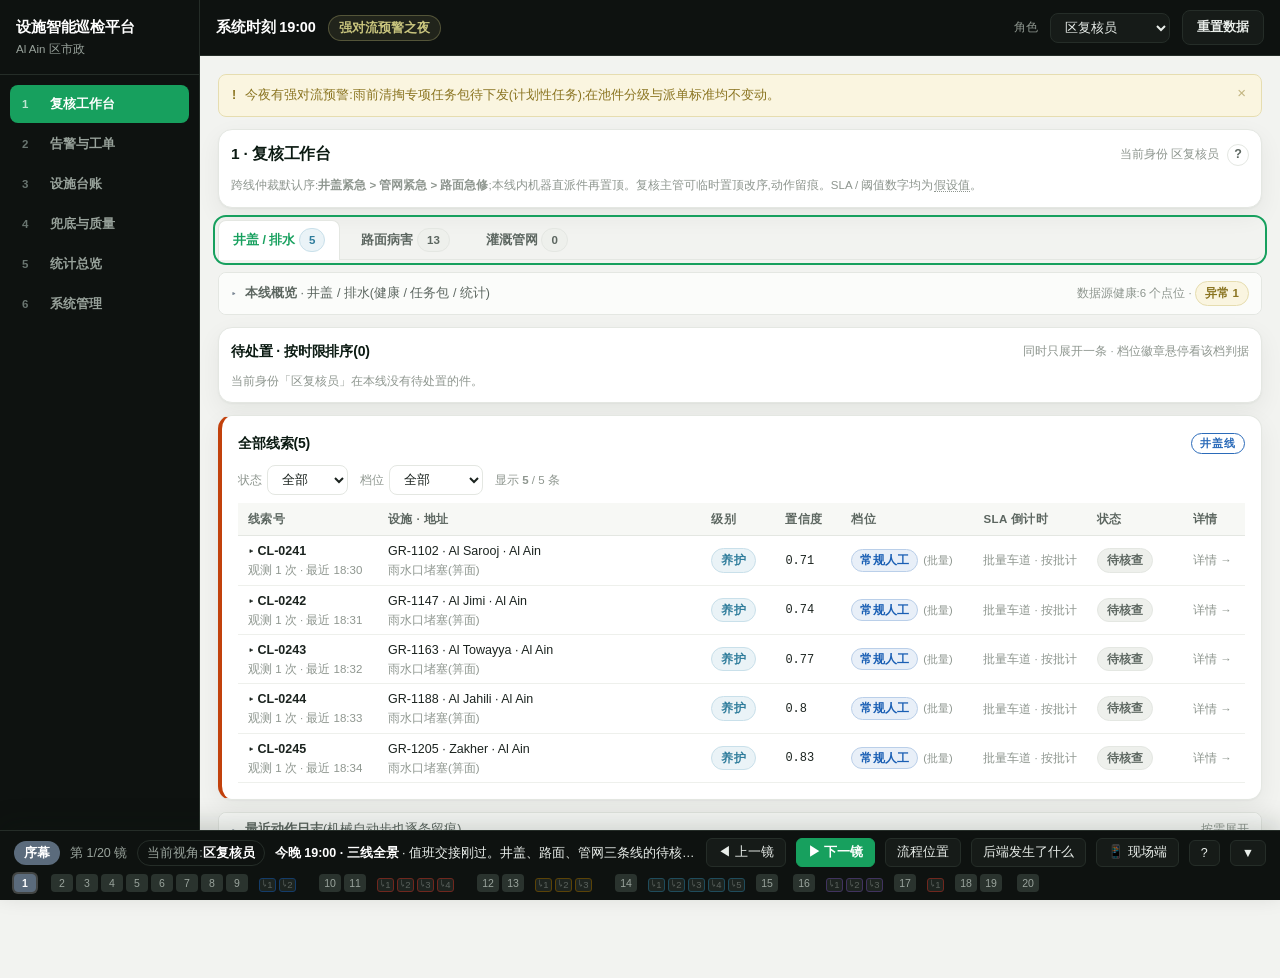
==== commit faaca922: "R88 ①-㉑ 走查第六批全落地(Y0数据层→Y1工作台∥Y2调度∥Y3导览+布局巡检靶单+Tour清扫,指挥官终检):三rollback(区值班长并入复核主管·公众端砍改12345热线+主管主动提级" ====
--- a/app.html
+++ b/app.html
@@ -19,7 +19,7 @@
     <ul class="nav-list" id="navList"></ul>
     <div class="nav-foot">
       <div><a href="crew.html">班组处置端 →</a></div>
-      <div><a href="public.html">公众上报端 →</a></div>
+      
       <div style="margin-top:6px">全站虚构演示数据 · 零真实照片</div>
     </div>
   </aside>
@@ -28,7 +28,7 @@
     <!-- ============ 顶栏:工作时钟 / 重置 / 角色切换器(推进职责已并入底部分镜导览条 assets/tour.js)============ -->
     <header class="top">
       <span class="top-clock">系统时刻 <span id="clock">19:00</span></span>
-      <span class="top-ctx" id="sceneCtx">暴雨前夜</span>
+      <span class="top-ctx" id="sceneCtx">强对流预警之夜</span>
       <span class="top-spacer"></span>
       <label class="tiny" for="roleSel" style="color:var(--faint)">角色</label>
       <select id="roleSel" style="width:auto"></select>
@@ -55,7 +55,7 @@
   { id:'m3', no:'3', name:'设施台账',    owner:'W1-D 工兵',
     spec:['设施列表 + 详情','点位历史与证据链回查','劣化曲线(路面线)','观测覆盖窗行','Onwani 双语字段位(空值不渲染)'] },
   { id:'m4', no:'4', name:'兜底与质量',  owner:'W1-B 工兵',
-    spec:['抽审队列(拘审标来源)','公众上报并入清单'] },
+    spec:['抽审队列(拘审标来源)','热线上报并入清单'] },
   { id:'m5', no:'5', name:'统计总览',    owner:'W1-D 工兵',
     spec:['健康总览卡(数字=前面动作的下游,联动 store)','覆盖热区示意 SVG'] },
   { id:'m6', no:'6', name:'系统管理',    owner:'W1-D 工兵',
@@ -114,14 +114,14 @@
   function renderTop() {
     var st = w.S.get();
     d.getElementById('clock').textContent = w.S.now();
-    d.getElementById('sceneCtx').textContent = st.meta.scene + (st.gov.stormMode ? ' · 暴雨模式已启动' : '');
+    d.getElementById('sceneCtx').textContent = st.meta.scene + (st.gov.weatherAlert ? ' · 气象预警生效中' : '');
     var sel = d.getElementById('roleSel');
     if (!sel.options.length) {
       var disp = w.DATA.dict.roleDisplay || {};
       sel.innerHTML = w.DATA.dict.roles.map(function (r) { return '<option value="' + r + '">' + (disp[r] || r) + '</option>'; }).join('');
     }
     if (w.DATA.dict.roles.indexOf(st.role) < 0) {
-      // 从班组端/公众端回来时 role 可能是服务账号语境——工作台无此身份,回落坐席默认(班组账号无 Web 工作台权限)
+      // 从班组端/热线受理页回来时 role 可能是服务账号语境——工作台无此身份,回落坐席默认(班组账号无 Web 工作台权限)
       w.S.setRole('区复核员');
       st = w.S.get();
     }
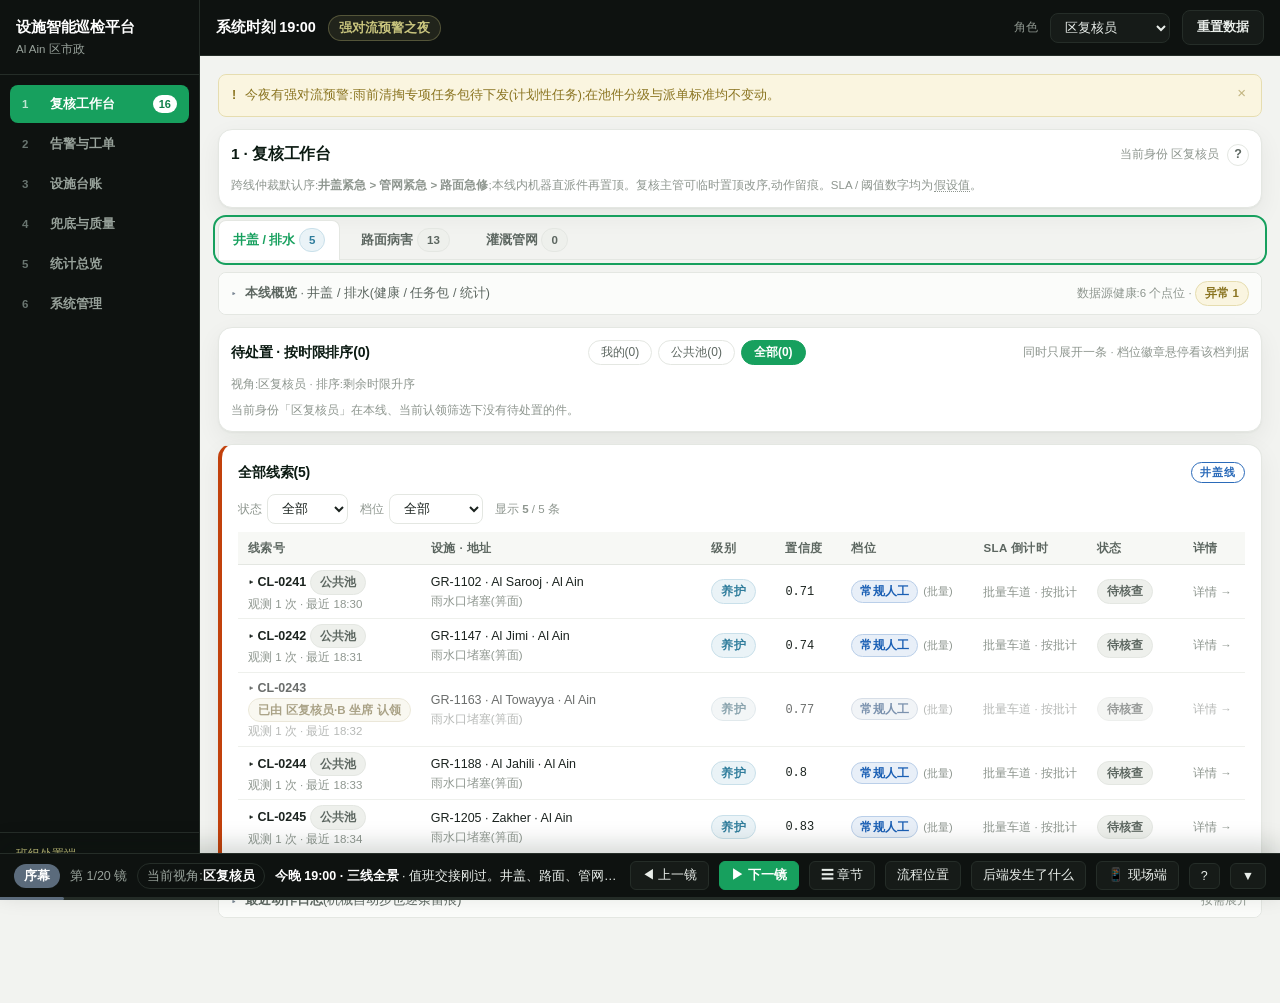
==== commit ed2bc505: "R89 ①-⑩ 走查第七批代码波全落地(Z0数据层→Z1工作台∥Z2调度链接∥Z3导览+Tour清扫,指挥官中检):认领制任务池(公共池/认领/接手需原因/隐式认领双账/角色视角过滤/侧栏红点角标)+" ====
--- a/app.html
+++ b/app.html
@@ -55,7 +55,7 @@
   { id:'m3', no:'3', name:'设施台账',    owner:'W1-D 工兵',
     spec:['设施列表 + 详情','点位历史与证据链回查','劣化曲线(路面线)','观测覆盖窗行','Onwani 双语字段位(空值不渲染)'] },
   { id:'m4', no:'4', name:'兜底与质量',  owner:'W1-B 工兵',
-    spec:['抽审队列(拘审标来源)','热线上报并入清单'] },
+    spec:['抽审队列(拘审标来源)','重复观测并入清单'] },
   { id:'m5', no:'5', name:'统计总览',    owner:'W1-D 工兵',
     spec:['健康总览卡(数字=前面动作的下游,联动 store)','覆盖热区示意 SVG'] },
   { id:'m6', no:'6', name:'系统管理',    owner:'W1-D 工兵',
@@ -121,7 +121,7 @@
       sel.innerHTML = w.DATA.dict.roles.map(function (r) { return '<option value="' + r + '">' + (disp[r] || r) + '</option>'; }).join('');
     }
     if (w.DATA.dict.roles.indexOf(st.role) < 0) {
-      // 从班组端/热线受理页回来时 role 可能是服务账号语境——工作台无此身份,回落坐席默认(班组账号无 Web 工作台权限)
+      // 从班组端回来时 role 可能是服务账号语境——工作台无此身份,回落坐席默认(班组账号无 Web 工作台权限)
       w.S.setRole('区复核员');
       st = w.S.get();
     }
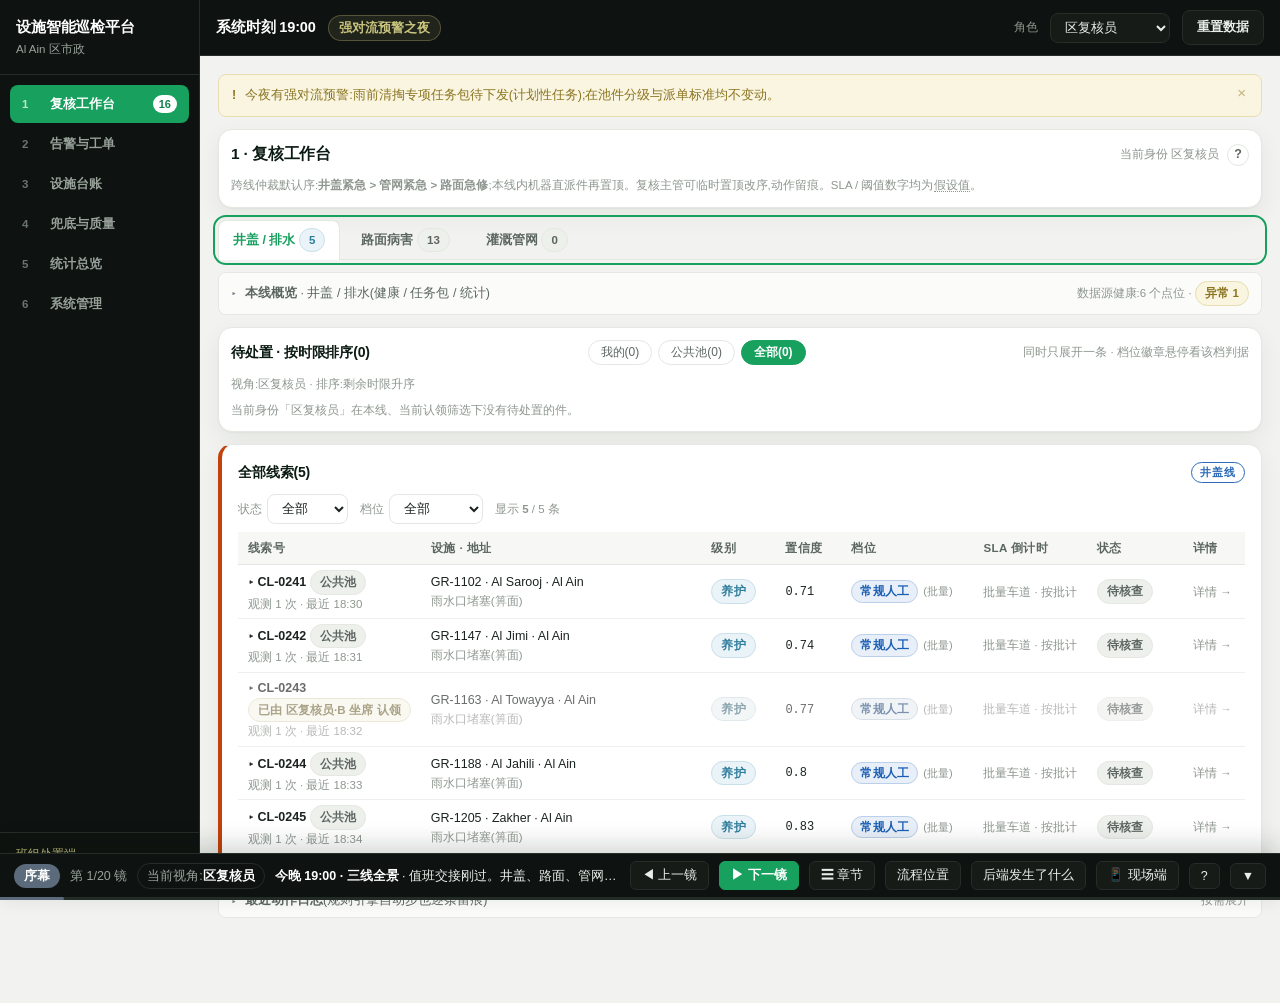
==== commit fa588ba5: "R90 PRD 模板重组 + R89⑪ Z4 三路一致性审计与三路修复(指挥官终检):PRD 21 页新结构(产品描述/三线探查+审核模块[功能说明+操作流程图+双用例+真机截图5张+字段表+规则指路" ====
--- a/app.html
+++ b/app.html
@@ -49,13 +49,13 @@
 /* ============ 模块登记表(路由目标;新增模块必须同时登记,防死链 R70)============ */
 window.MODULES = [
   { id:'m1', no:'1', name:'复核工作台',  owner:'W1-A 工兵',
-    spec:['三线分区 tab(井盖/路面/管网,仲裁序置顶紧急件)','队列表 + 详情(对象卡/证据卡/机械校验卡/动作面板/时间线)','机器直派并行复核卡','调查案视图(管网线)'] },
+    spec:['三线分区 tab(井盖/路面/管网,仲裁序置顶紧急件)','队列表 + 详情(对象卡/证据卡/规则校验卡/动作面板/时间线)','机器直派并行复核卡','调查案视图(管网线)'] },
   { id:'m2', no:'2', name:'告警与工单',  owner:'W1-B 工兵',
     spec:['告警列表','工单镜像(状态机五格:已派工/已接单/已到场/已完工/已验收)','对账异常队列','调度视图(班组负载卡 + 改派/合并/拆单)'] },
   { id:'m3', no:'3', name:'设施台账',    owner:'W1-D 工兵',
     spec:['设施列表 + 详情','点位历史与证据链回查','劣化曲线(路面线)','观测覆盖窗行','Onwani 双语字段位(空值不渲染)'] },
   { id:'m4', no:'4', name:'兜底与质量',  owner:'W1-B 工兵',
-    spec:['抽审队列(拘审标来源)','重复观测并入清单'] },
+    spec:['抽审队列(拘审标来源)'] },   /* Z4c#5:同点位重复观测的并入发生在线索层(m1 观测行),m4 无此视图,死登记删 */
   { id:'m5', no:'5', name:'统计总览',    owner:'W1-D 工兵',
     spec:['健康总览卡(数字=前面动作的下游,联动 store)','覆盖热区示意 SVG'] },
   { id:'m6', no:'6', name:'系统管理',    owner:'W1-D 工兵',
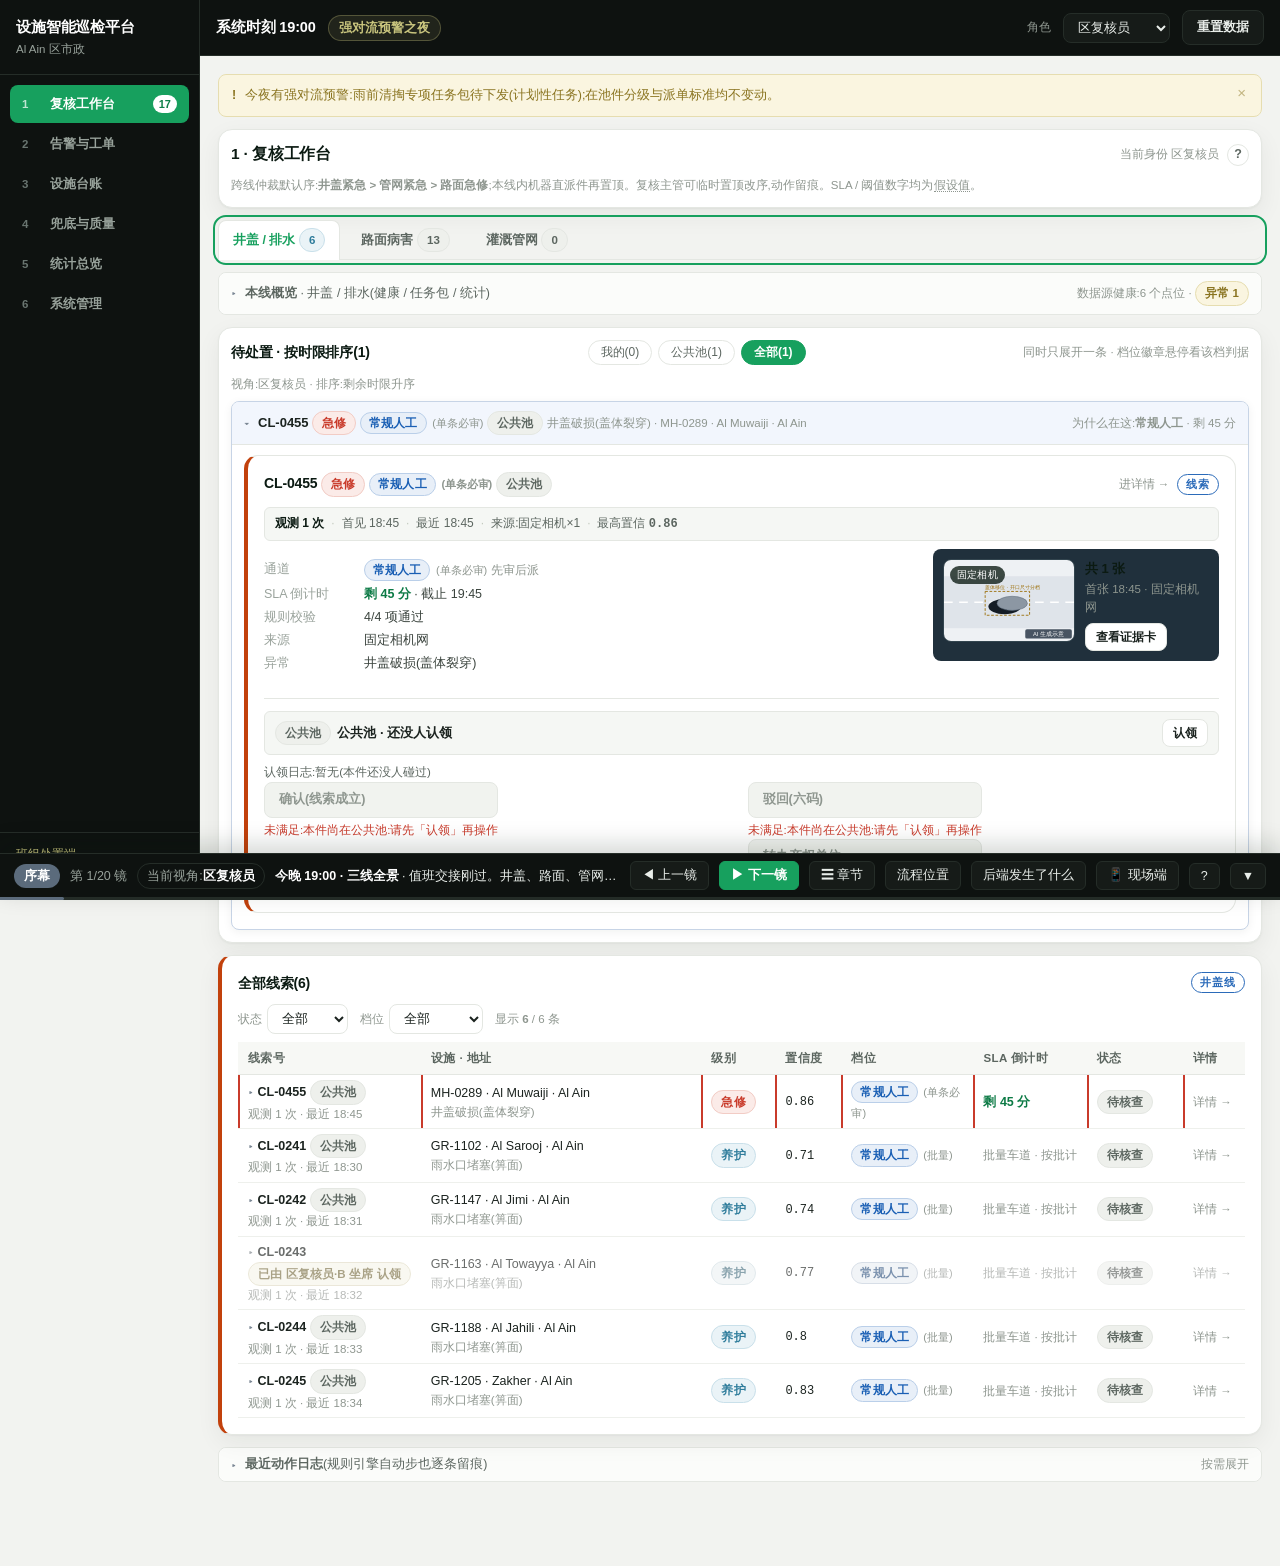
==== commit 76ee3bb6: "R91 走查第八批 13 条全落地(F1 PDF∥F2 demo 双路+指挥官终检):PDF 21→18 页(去黑话标题族+自扫 9 处/迭代路线新口径[1-3月记录评估AI调用·4-6月AI作业员试" ====
--- a/app.html
+++ b/app.html
@@ -51,7 +51,7 @@
   { id:'m1', no:'1', name:'复核工作台',  owner:'W1-A 工兵',
     spec:['三线分区 tab(井盖/路面/管网,仲裁序置顶紧急件)','队列表 + 详情(对象卡/证据卡/规则校验卡/动作面板/时间线)','机器直派并行复核卡','调查案视图(管网线)'] },
   { id:'m2', no:'2', name:'告警与工单',  owner:'W1-B 工兵',
-    spec:['告警列表','工单镜像(状态机五格:已派工/已接单/已到场/已完工/已验收)','对账异常队列','调度视图(班组负载卡 + 改派/合并/拆单)'] },
+    spec:['告警列表','工单镜像(状态机五格:已派工/已接单/已到场/已完工/已验收)','对账异常队列','调度视图(班组负载卡 + 改派/合并/拆单 + 现场受阻待处理区)'] },
   { id:'m3', no:'3', name:'设施台账',    owner:'W1-D 工兵',
     spec:['设施列表 + 详情','点位历史与证据链回查','劣化曲线(路面线)','观测覆盖窗行','Onwani 双语字段位(空值不渲染)'] },
   { id:'m4', no:'4', name:'兜底与质量',  owner:'W1-B 工兵',
@@ -59,7 +59,7 @@
   { id:'m5', no:'5', name:'统计总览',    owner:'W1-D 工兵',
     spec:['健康总览卡(数字=前面动作的下游,联动 store)','覆盖热区示意 SVG'] },
   { id:'m6', no:'6', name:'系统管理',    owner:'W1-D 工兵',
-    spec:['角色表','参数变更(影子试算)','类目机器直派开关(上级主管部门)','值班表'] }
+    spec:['角色表','参数变更(影子试算)','类目机器直派开关(超级管理员)','值班表'] }
 ];
 window.VIEWS = {};
 </script>
